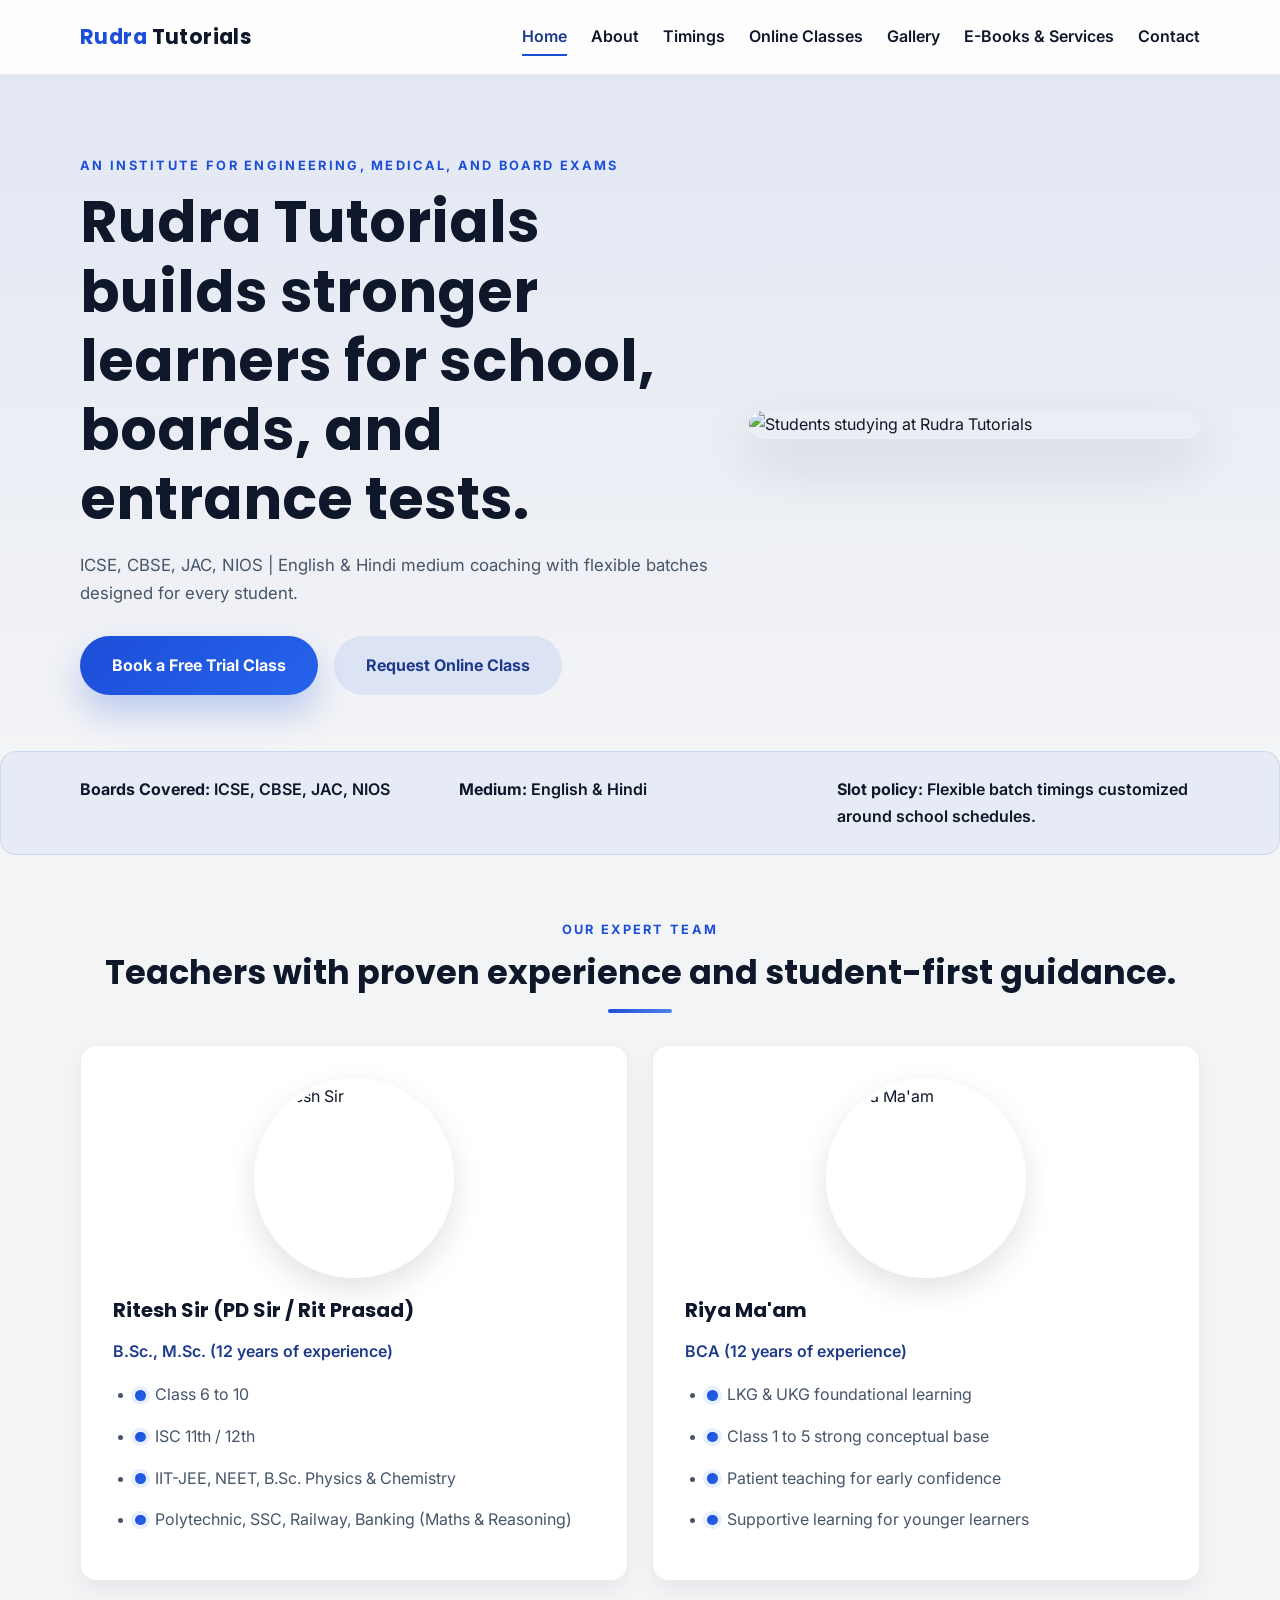
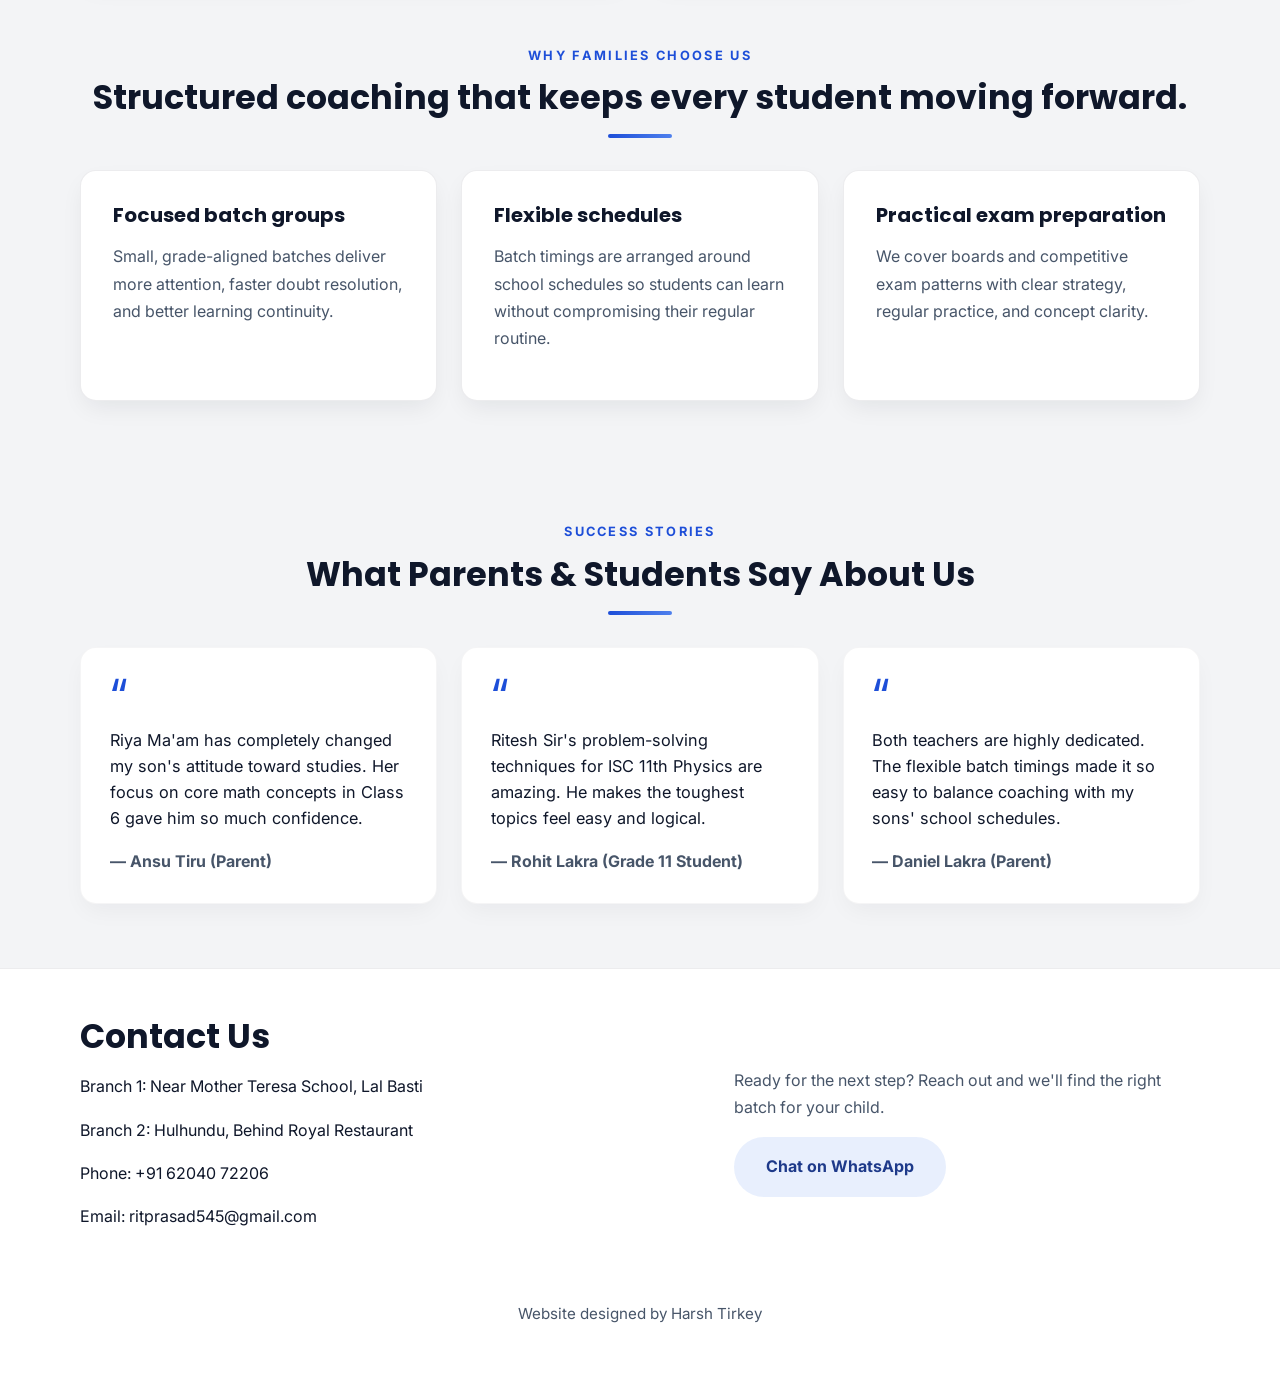
==== index.html @ d30564e3 "Fixed homepage button routing to online page and cleaned up contact page whatsapp text" ====
<!DOCTYPE html>
<html lang="en">
  <head>
    <meta charset="UTF-8" />
    <meta name="viewport" content="width=device-width, initial-scale=1.0" />
    <title>Home | Rudra Tutorials</title>
    <link rel="preconnect" href="https://fonts.googleapis.com" />
    <link rel="preconnect" href="https://fonts.gstatic.com" crossorigin />
    <link href="https://fonts.googleapis.com/css2?family=Inter:wght@400;500;600;700&family=Poppins:wght@600;700&display=swap" rel="stylesheet" />
    <link rel="stylesheet" href="Style.css" />
  </head>
  <body>
    <header class="site-header">
      <div class="container header-inner">
        <a class="brand" href="index.html" aria-label="Rudra Tutorials home">
          <span class="brand-mark">Rudra</span> Tutorials
        </a>
        <nav class="site-nav" aria-label="Primary navigation">
          <a href="index.html" class="active" aria-current="page">Home</a>
          <a href="about.html">About</a>
          <a href="courses.html">Timings</a>
          <a href="online-classes.html">Online Classes</a>
          <a href="gallery.html">Gallery</a>
          <a href="services.html">E-Books & Services</a>
          <a href="contact.html">Contact</a>
        </nav>
      </div>
    </header>

    <main>
      <section class="hero-section">
        <div class="container hero-grid">
          <div>
            <p class="eyebrow">An Institute for Engineering, Medical, and Board Exams</p>
            <h1>Rudra Tutorials builds stronger learners for school, boards, and entrance tests.</h1>
            <p class="hero-text">ICSE, CBSE, JAC, NIOS | English & Hindi medium coaching with flexible batches designed for every student.</p>
            <div class="hero-actions">
              <a href="contact.html" class="button primary">Book a Free Trial Class</a>
              <a href="online-classes.html" class="button secondary">Request Online Class</a>
            </div>
          </div>
          <div class="hero-card">
            <img src="https://images.unsplash.com/photo-1522202176988-66273c2fd55f?q=80&w=800&auto=format&fit=crop" alt="Students studying at Rudra Tutorials" class="hero-illustration" />
          </div>
        </div>
      </section>

      <section class="section info-strip">
        <div class="container info-grid">
          <div><strong>Boards Covered:</strong> ICSE, CBSE, JAC, NIOS</div>
          <div><strong>Medium:</strong> English & Hindi</div>
          <div><strong>Slot policy:</strong> Flexible batch timings customized around school schedules.</div>
        </div>
      </section>

      <section class="section">
        <div class="container">
          <div class="section-heading">
            <p class="eyebrow">Our Expert Team</p>
            <h2>Teachers with proven experience and student-first guidance.</h2>
          </div>
          <div class="profile-grid">
            <article class="profile-card">
              <img src="https://images.unsplash.com/photo-1573496359142-b8d87734a5a2?q=80&w=400&auto=format&fit=crop" alt="Ritesh Sir" class="teacher-img" />
              <h3>Ritesh Sir (PD Sir / Rit Prasad)</h3>
              <p class="profile-role">B.Sc., M.Sc. (12 years of experience)</p>
              <ul class="profile-list">
                <li>Class 6 to 10</li>
                <li>ISC 11th / 12th</li>
                <li>IIT-JEE, NEET, B.Sc. Physics & Chemistry</li>
                <li>Polytechnic, SSC, Railway, Banking (Maths & Reasoning)</li>
              </ul>
            </article>
            <article class="profile-card">
              <img src="https://images.unsplash.com/photo-1580489944761-15a19d654956?q=80&w=400&auto=format&fit=crop" alt="Riya Ma'am" class="teacher-img" />
              <h3>Riya Ma'am</h3>
              <p class="profile-role">BCA (12 years of experience)</p>
              <ul class="profile-list">
                <li>LKG & UKG foundational learning</li>
                <li>Class 1 to 5 strong conceptual base</li>
                <li>Patient teaching for early confidence</li>
                <li>Supportive learning for younger learners</li>
              </ul>
            </article>
          </div>
        </div>
      </section>

      <section class="section alt-section">
        <div class="container">
          <div class="section-heading">
            <p class="eyebrow">Why families choose us</p>
            <h2>Structured coaching that keeps every student moving forward.</h2>
          </div>
          <div class="feature-grid">
            <article class="feature-card">
              <h3>Focused batch groups</h3>
              <p>Small, grade-aligned batches deliver more attention, faster doubt resolution, and better learning continuity.</p>
            </article>
            <article class="feature-card">
              <h3>Flexible schedules</h3>
              <p>Batch timings are arranged around school schedules so students can learn without compromising their regular routine.</p>
            </article>
            <article class="feature-card">
              <h3>Practical exam preparation</h3>
              <p>We cover boards and competitive exam patterns with clear strategy, regular practice, and concept clarity.</p>
            </article>
          </div>
        </div>
      </section>
    
      <section class="section testimonials-section">
        <div class="container">
          <div class="section-heading">
            <p class="eyebrow">Success Stories</p>
            <h2>What Parents & Students Say About Us</h2>
          </div>
          <div class="testimonial-grid">
            <article class="testimonial-card">
              <div class="quote-mark">“</div>
              <p class="quote">Riya Ma'am has completely changed my son's attitude toward studies. Her focus on core math concepts in Class 6 gave him so much confidence.</p>
              <p class="author">— Ansu Tiru (Parent)</p>
            </article>
            <article class="testimonial-card">
              <div class="quote-mark">“</div>
              <p class="quote">Ritesh Sir's problem-solving techniques for ISC 11th Physics are amazing. He makes the toughest topics feel easy and logical.</p>
              <p class="author">— Rohit Lakra (Grade 11 Student)</p>
            </article>
            <article class="testimonial-card">
              <div class="quote-mark">“</div>
              <p class="quote">Both teachers are highly dedicated. The flexible batch timings made it so easy to balance coaching with my sons' school schedules.</p>
              <p class="author">— Daniel Lakra (Parent)</p>
            </article>
          </div>
        </div>
      </section>

    </main>

    <footer class="site-footer">
      <div class="container footer-grid">
        <div>
          <h2>Contact Us</h2>
          <p>Branch 1: Near Mother Teresa School, Lal Basti</p>
          <p>Branch 2: Hulhundu, Behind Royal Restaurant</p>
          <p>Phone: +91 62040 72206</p>
          <p>Email: ritprasad545@gmail.com</p>
        </div>
        <div class="footer-action">
          <p>Ready for the next step? Reach out and we'll find the right batch for your child.</p>
          <a href="https://wa.me/916204072206?text=Hi%20I%20would%20like%20to%20book%20a%20free%20trial%20class" class="button secondary">Chat on WhatsApp</a>
        </div>
      </div>
      <div class="container footer-credit">
        <p>Website designed by Harsh Tirkey</p>
      </div>
    </footer>
  </body>
</html>
---- Style.css ----
:root {
  --bg: #f3f4f6;
  --surface: #ffffff;
  --surface-alt: #e2e8f0;
  --text: #0f172a;
  --muted: #475569;
  --accent: #1d4ed8;
  --accent-dark: #1e3a8a;
  --border: rgba(15, 23, 42, 0.08);
  --shadow: 0 10px 25px -5px rgba(15, 23, 42, 0.08);
  --radius: 16px;
}

* {
  box-sizing: border-box;
}

html {
  scroll-behavior: smooth;
}

body {
  margin: 0;
  min-height: 100%;
  font-family: "Inter", system-ui, -apple-system, BlinkMacSystemFont, "Segoe UI", sans-serif;
  background: var(--bg);
  color: var(--text);
  line-height: 1.7;
}

img,
svg {
  max-width: 100%;
  display: block;
}

a {
  color: inherit;
}

button,
a {
  font: inherit;
}

.container {
  width: min(1120px, calc(100% - 2rem));
  margin: 0 auto;
}

.site-header {
  position: sticky;
  top: 0;
  z-index: 100;
  background: rgba(255, 255, 255, 0.86);
  backdrop-filter: blur(18px);
  border-bottom: 1px solid rgba(15, 23, 42, 0.08);
}

.header-inner {
  display: flex;
  align-items: center;
  justify-content: space-between;
  gap: 1rem;
  padding: 1.2rem 0;
}

.brand {
  font-family: "Poppins", sans-serif;
  font-weight: 700;
  font-size: 1.3rem;
  letter-spacing: 0.02em;
  text-decoration: none;
}

.brand-mark {
  color: var(--accent);
}

.site-nav {
  display: flex;
  flex-wrap: wrap;
  gap: 1.5rem;
  align-items: center;
}

.site-nav a {
  color: var(--text);
  text-decoration: none;
  font-weight: 600;
  position: relative;
  transition: color 0.25s ease;
}

.site-nav a::after {
  content: "";
  position: absolute;
  left: 0;
  bottom: -6px;
  width: 0;
  height: 2px;
  background: var(--accent);
  transition: width 0.3s ease;
}

.site-nav a:hover,
.site-nav a.active {
  color: var(--accent-dark);
}

.site-nav a:hover::after,
.site-nav a.active::after {
  width: 100%;
}

.nav-cta {
  padding: 0.85rem 1.6rem;
  border-radius: 999px;
  border: 1px solid rgba(29, 78, 216, 0.24);
  background: rgba(255, 255, 255, 0.92);
  color: var(--accent-dark);
  box-shadow: inset 0 0 0 1px rgba(29, 78, 216, 0.08);
  transition: transform 0.25s ease, box-shadow 0.25s ease, background 0.25s ease;
}

.nav-cta:hover {
  transform: translateY(-3px);
  background: rgba(29, 78, 216, 0.1);
}

.hero-section,
.page-hero {
  padding: 5rem 0 3.5rem;
}

.hero-dark {
  background: linear-gradient(180deg, #0f172a 0%, #1d4ed8 100%);
  color: #ffffff;
}

.hero-dark .eyebrow,
.hero-dark h1,
.hero-dark .hero-text {
  color: #ffffff;
}

.hero-dark .hero-text {
  max-width: 45rem;
}

.compact-hero {
  padding: 3.5rem 0 2.5rem;
}

.hero-grid {
  display: grid;
  grid-template-columns: 1.2fr 0.85fr;
  gap: 2rem;
  align-items: center;
}

.hero-section {
  background: linear-gradient(180deg, rgba(29, 78, 216, 0.08) 0%, rgba(243, 244, 246, 0) 100%);
}

.hero-card {
  display: flex;
  justify-content: flex-end;
}

.hero-card-item {
  background: var(--surface);
  border: 1px solid var(--border);
  border-radius: var(--radius);
  box-shadow: var(--shadow);
  padding: 2.2rem;
}

.eyebrow {
  margin: 0 0 0.75rem;
  color: var(--accent);
  font-weight: 700;
  text-transform: uppercase;
  letter-spacing: 0.18em;
  font-size: 0.8rem;
}

h1,
h2,
h3 {
  font-family: "Poppins", sans-serif;
  line-height: 1.2;
  margin: 0 0 1rem;
}

h1 {
  font-size: clamp(2.5rem, 4.5vw, 3.8rem);
  color: var(--text);
}

h2 {
  font-size: clamp(2rem, 2.6vw, 2.6rem);
  color: var(--text);
}

h3 {
  font-size: 1.25rem;
  color: var(--text);
}

.section-heading {
  text-align: center;
  margin-bottom: 2rem;
  position: relative;
}

.section-heading::after {
  content: "";
  width: 4rem;
  height: 4px;
  background: linear-gradient(90deg, rgba(29, 78, 216, 1), rgba(37, 99, 235, 0.8));
  border-radius: 999px;
  display: block;
  margin: 0.8rem auto 0;
}

.hero-text,
.section-card p,
.feature-card p,
.profile-list,
.contact-details p,
.whatsapp-panel p,
.footer-action p,
.note-card p {
  color: var(--muted);
}

.hero-text {
  max-width: 50rem;
  margin-bottom: 1.75rem;
  font-size: 1.05rem;
}

.hero-actions {
  display: flex;
  flex-wrap: wrap;
  gap: 1rem;
  margin-top: 1.5rem;
}

.online-banner {
  display: grid;
  gap: 1rem;
  padding: 1.6rem 1.8rem;
  background: rgba(37, 99, 235, 0.08);
  border: 1px solid rgba(37, 99, 235, 0.16);
  border-radius: 18px;
  margin-bottom: 2rem;
}

.online-banner p {
  margin: 0;
  color: var(--text);
  font-weight: 600;
}

.online-banner .button {
  justify-self: start;
}

.whatsapp-card {
  background: rgba(29, 78, 216, 0.08);
  border: 1px solid rgba(29, 78, 216, 0.16);
  border-radius: 16px;
  padding: 2rem;
  margin-top: 2rem;
  box-shadow: 0 16px 40px rgba(15, 23, 42, 0.08);
}

.whatsapp-card h2 {
  margin-top: 0;
  color: var(--text);
}

.whatsapp-card p {
  margin: 0 0 1.25rem;
  color: var(--muted);
}

.btn-online-whatsapp {
  display: inline-flex;
  align-items: center;
  justify-content: center;
  padding: 1rem 2rem;
  border-radius: 999px;
  background: linear-gradient(135deg, #1d4ed8, #2563eb);
  color: #ffffff;
  text-decoration: none;
  font-weight: 700;
  transition: transform 0.25s ease, box-shadow 0.25s ease, opacity 0.25s ease;
}

.btn-online-whatsapp:hover {
  transform: translateY(-3px);
  box-shadow: 0 18px 35px rgba(29, 78, 216, 0.25);
  opacity: 0.98;
}

.button {
  display: inline-flex;
  align-items: center;
  justify-content: center;
  padding: 1rem 2rem;
  border-radius: 999px;
  text-decoration: none;
  font-weight: 700;
  transition: transform 0.25s ease, box-shadow 0.25s ease, background 0.25s ease;
}

.button:hover {
  transform: translateY(-3px);
}

.primary {
  background: linear-gradient(135deg, #1d4ed8, #2563eb);
  color: white;
  box-shadow: 0 18px 35px rgba(29, 78, 216, 0.25);
}

.primary:hover {
  background: linear-gradient(135deg, #1e40af, #2563eb);
}

.secondary {
  background: rgba(37, 99, 235, 0.1);
  color: var(--accent-dark);
}

.secondary:hover {
  background: rgba(37, 99, 235, 0.16);
}

.large-button {
  padding: 1.1rem 2.2rem;
}

.section {
  padding: 4rem 0;
}

.alt-section {
  padding-top: 0;
}

.info-strip {
  background: rgba(37, 99, 235, 0.06);
  border-radius: var(--radius);
  border: 1px solid rgba(37, 99, 235, 0.14);
  padding: 1.5rem 1rem;
}

.info-grid {
  display: grid;
  gap: 1rem;
  grid-template-columns: repeat(3, minmax(0, 1fr));
  color: var(--text);
  font-weight: 600;
}

.feature-grid,
.profile-grid,
.segment-grid,
.about-grid,
.contact-grid {
  display: grid;
  gap: 1.5rem;
}

.feature-grid,
.segment-grid {
  grid-template-columns: repeat(3, minmax(0, 1fr));
}

.profile-grid {
  grid-template-columns: repeat(2, minmax(0, 1fr));
}

.about-grid,
.contact-grid {
  grid-template-columns: 1.1fr 0.9fr;
}

.profile-card,
.section-card,
.feature-card,
.whatsapp-panel,
.segment-card,
.note-card,
.hero-card-item {
  background: var(--surface);
  border-radius: var(--radius);
  border: 1px solid var(--border);
  box-shadow: var(--shadow);
  padding: 2rem;
  transition: transform 0.3s ease, box-shadow 0.3s ease;
}

.profile-card:hover,
.feature-card:hover,
.segment-card:hover,
.section-card:hover,
.whatsapp-panel:hover,
.note-card:hover,
.hero-card-item:hover {
  transform: translateY(-5px);
  box-shadow: 0 18px 40px rgba(15, 23, 42, 0.12);
}

.profile-card h3,
.segment-card h3,
.feature-card h3 {
  margin-top: 0;
}

.profile-role {
  margin: 0 0 1rem;
  color: var(--accent-dark);
  font-weight: 600;
}

.profile-list,
.check-list {
  margin: 0;
  padding-left: 1.4rem;
}

.profile-list li,
.check-list li {
  margin-bottom: 0.9rem;
  color: var(--muted);
  position: relative;
  padding-left: 1.2rem;
}

.profile-list li::before,
.check-list li::before {
  content: "";
  position: absolute;
  left: 0;
  top: 0.55rem;
  width: 0.65rem;
  height: 0.65rem;
  border-radius: 50%;
  background: linear-gradient(135deg, #1d4ed8, #2563eb);
  box-shadow: 0 0 0 4px rgba(37, 99, 235, 0.1);
}

.profile-photo {
  width: 170px;
  height: 170px;
  margin: 0 auto 1.2rem;
  border-radius: 50%;
  background: linear-gradient(135deg, #e0efff, #dbeafe);
  display: flex;
  align-items: center;
  justify-content: center;
  font-size: 2rem;
  font-weight: 700;
  color: var(--accent);
}

.teacher-img {
  width: 200px;
  height: 200px;
  display: block;
  margin: 0 auto 1.25rem;
  border-radius: 50%;
  object-fit: cover;
  border: 5px solid #ffffff;
  box-shadow: 0 12px 30px rgba(15, 23, 42, 0.12);
}

.hero-illustration {
  width: 100%;
  height: auto;
  border-radius: 24px;
  display: block;
  box-shadow: 0 22px 55px rgba(15, 23, 42, 0.14);
}

.profile-caption {
  margin: 0;
  text-align: center;
  color: var(--muted);
}

.hero-card-item h2 {
  margin-top: 0;
}

.segment-card p {
  margin: 0.5rem 0;
}

.contact-details p,
.footer-action p {
  margin: 0 0 1rem;
}

.courses-table-wrap {
  overflow-x: auto;
  border-radius: var(--radius);
}

.courses-table {
  width: 100%;
  border-collapse: collapse;
  min-width: 620px;
  background: var(--surface);
  border-radius: var(--radius);
  overflow: hidden;
  box-shadow: var(--shadow);
}

.courses-table th,
.courses-table td {
  padding: 1.4rem 1.6rem;
  text-align: left;
  border-bottom: 1px solid rgba(15, 23, 42, 0.06);
}

.courses-table thead th {
  background: rgba(37, 99, 235, 0.08);
  color: var(--text);
  font-weight: 700;
}

.courses-table tbody tr:hover {
  background: #f8fbff;
}

.courses-table tbody tr:last-child td {
  border-bottom: none;
}

.site-footer {
  background: var(--surface);
  padding: 3rem 0 2rem;
  border-top: 1px solid rgba(15, 23, 42, 0.08);
}

.footer-grid {
  display: grid;
  grid-template-columns: 1.2fr 0.9fr;
  gap: 2rem;
  align-items: center;
  padding-bottom: 1.5rem;
}

.footer-grid h2 {
  margin-top: 0;
  font-family: "Poppins", sans-serif;
}

.footer-action p {
  margin-bottom: 1rem;
}

.footer-credit {
  text-align: center;
  color: var(--muted);
  font-size: 0.95rem;
  padding-top: 1rem;
}

.note-card {
  grid-column: 1 / -1;
  background: rgba(37, 99, 235, 0.08);
  border-color: rgba(37, 99, 235, 0.16);
}

/* Testimonials / Reviews */
.testimonials-section {
  padding: 3.5rem 0 4rem;
}
.testimonial-grid {
  display: grid;
  grid-template-columns: repeat(3, minmax(0, 1fr));
  gap: 1.5rem;
  margin-top: 1.25rem;
}
.testimonial-card {
  background: var(--surface);
  border-radius: 16px;
  padding: 1.8rem;
  box-shadow: 0 10px 25px -5px rgba(15,23,42,0.05);
  border: 1px solid rgba(15,23,42,0.04);
  position: relative;
  transition: transform 0.3s ease, box-shadow 0.3s ease;
}
.testimonial-card:hover {
  transform: translateY(-5px);
  box-shadow: 0 18px 40px rgba(15,23,42,0.08);
}
.testimonial-card .quote-mark {
  font-size: 3.2rem;
  color: var(--accent);
  line-height: 0.8;
  margin-bottom: 0.6rem;
}
.testimonial-card .quote {
  color: var(--text);
  margin: 0 0 1rem 0;
  font-size: 1.02rem;
  line-height: 1.6;
}
.testimonial-card .author {
  margin: 0;
  color: var(--muted);
  font-weight: 700;
}

/* Gallery / Placeholder */
.blur-card.placeholder {
  border-radius: 16px;
  padding: 1.6rem;
  background: linear-gradient(180deg, rgba(243,244,246,0.8), rgba(255,255,255,0.6));
  border: 1px solid rgba(15,23,42,0.04);
  box-shadow: 0 10px 30px rgba(15,23,42,0.06);
  text-align: center;
}
.blur-card .placeholder-img {
  height: 160px;
  border-radius: 12px;
  background: linear-gradient(135deg, rgba(226,232,240,1), rgba(226,232,240,0.6));
  margin-bottom: 1rem;
}

@media (max-width: 980px) {
  .testimonial-grid {
    grid-template-columns: 1fr;
  }
}

@media (max-width: 980px) {
  .hero-grid,
  .footer-grid,
  .about-grid,
  .contact-grid,
  .profile-grid,
  .feature-grid,
  .segment-grid,
  .info-grid {
    grid-template-columns: 1fr;
  }

  .hero-card {
    justify-content: flex-start;
  }
}

@media (max-width: 640px) {
  .header-inner {
    flex-direction: column;
    align-items: flex-start;
  }

  .site-nav {
    width: 100%;
    justify-content: space-between;
    gap: 1rem;
    padding-top: 0.5rem;
  }

  .hero-section,
  .page-hero,
  .compact-hero {
    padding-top: 3rem;
  }

  .hero-text {
    font-size: 1rem;
  }

  .button {
    width: 100%;
  }

  .hero-actions {
    flex-direction: column;
  }

  .nav-cta {
    width: 100%;
    justify-content: center;
    text-align: center;
  }

  .btn-online-whatsapp {
    width: 100%;
  }

  .contact-details p,
  .footer-action p,
  .segment-card p {
    margin-bottom: 0.75rem;
  }
}
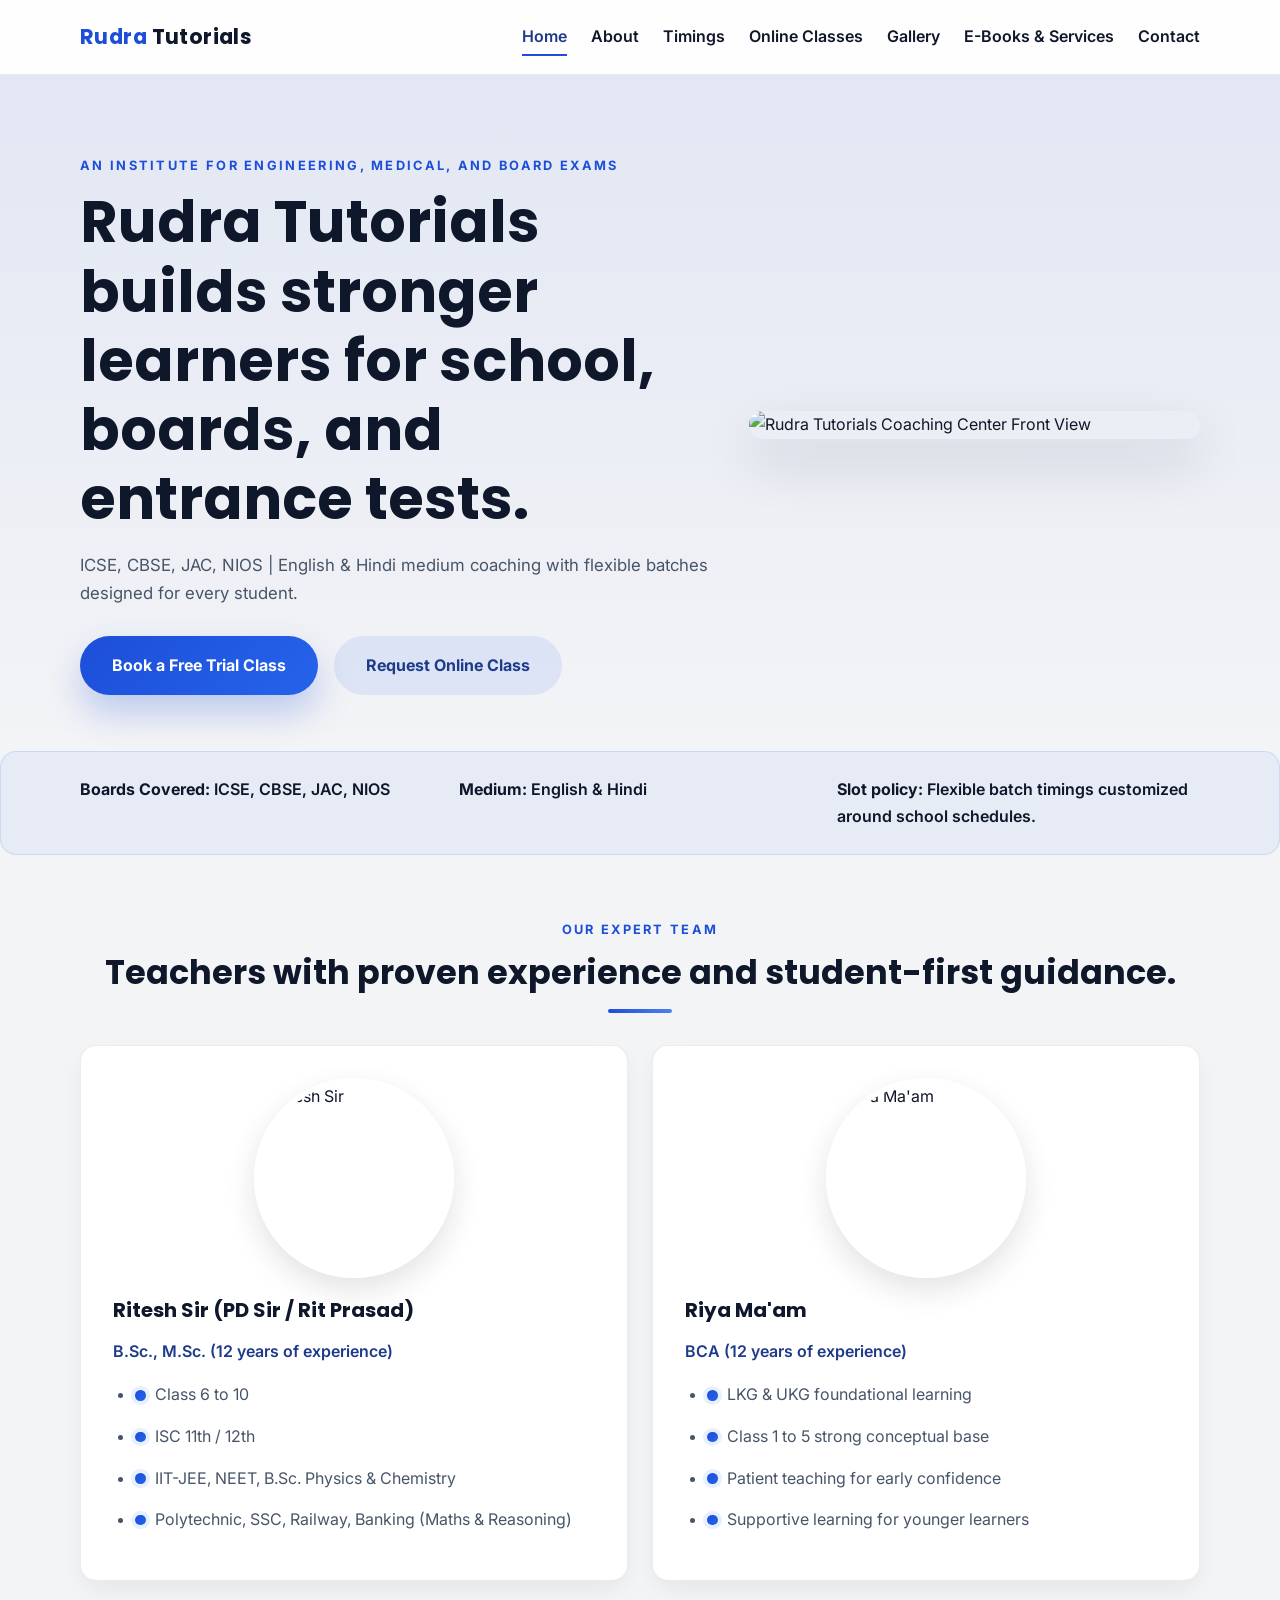
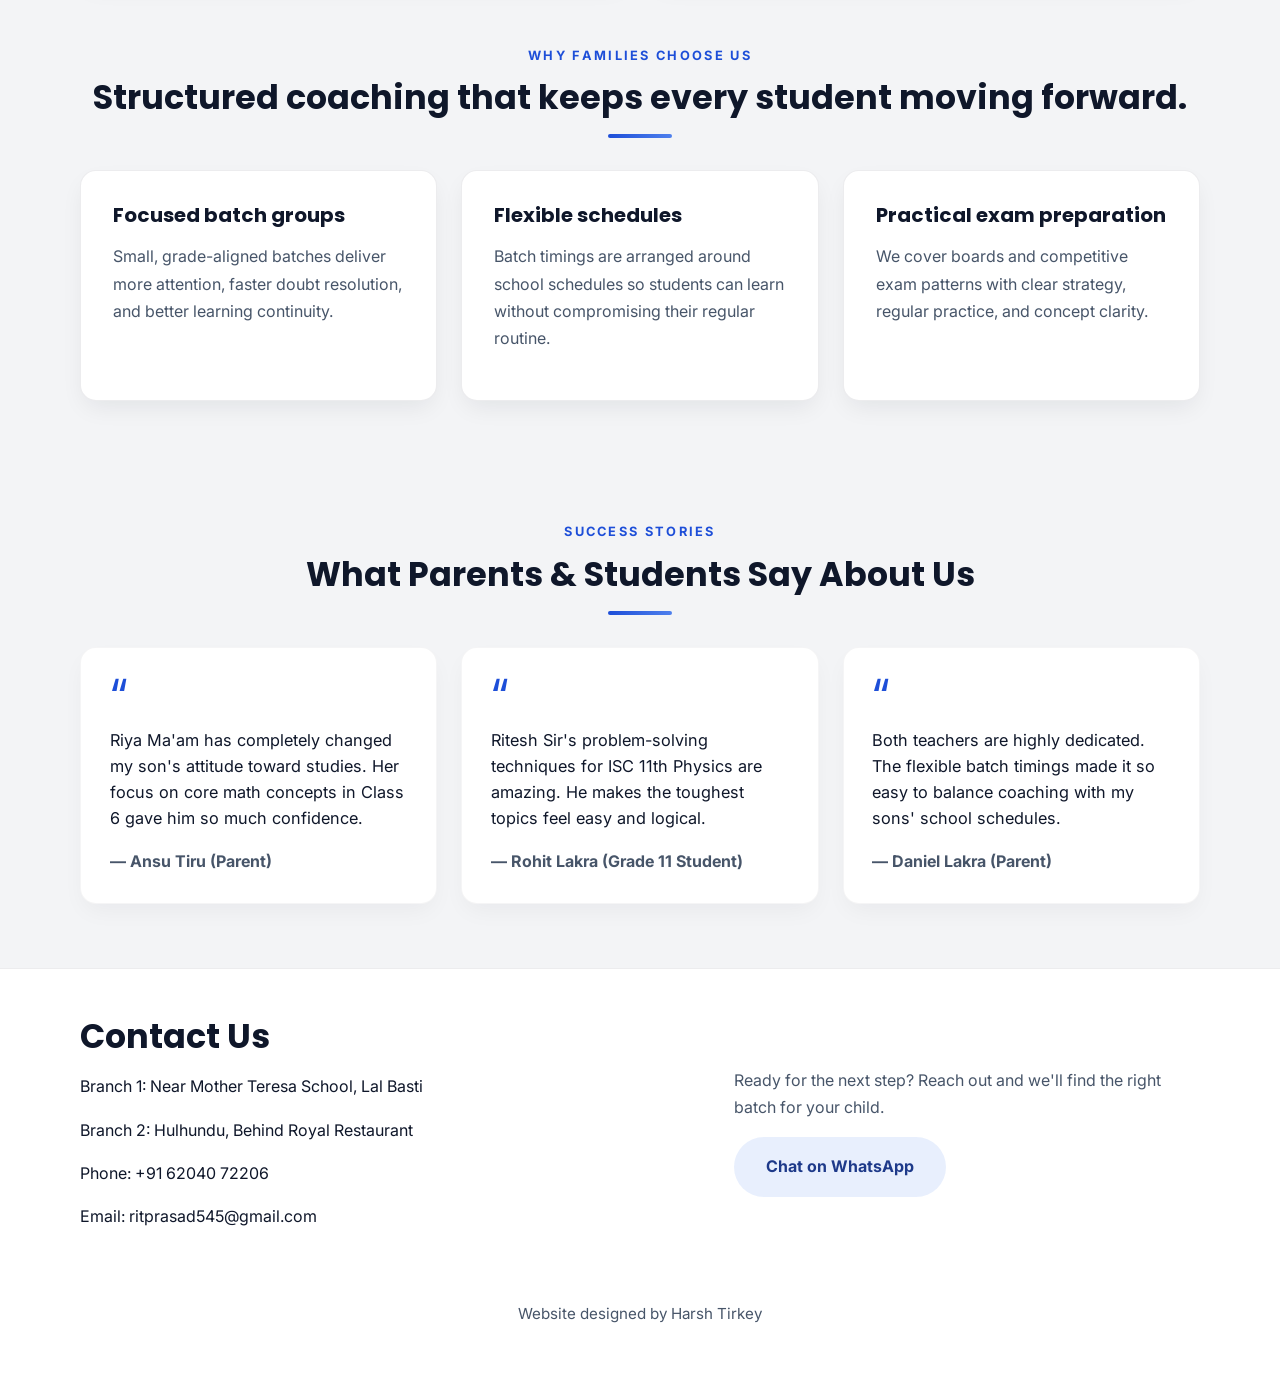
==== commit a1fcfa28: "Added real tuition front image file and updated gallery layout" ====
--- a/index.html
+++ b/index.html
@@ -40,7 +40,7 @@
             </div>
           </div>
           <div class="hero-card">
-            <img src="https://images.unsplash.com/photo-1522202176988-66273c2fd55f?q=80&w=800&auto=format&fit=crop" alt="Students studying at Rudra Tutorials" class="hero-illustration" />
+            <img src="tuition-front.jpg" alt="Rudra Tutorials Coaching Center Front View" class="hero-illustration" />
           </div>
         </div>
       </section>
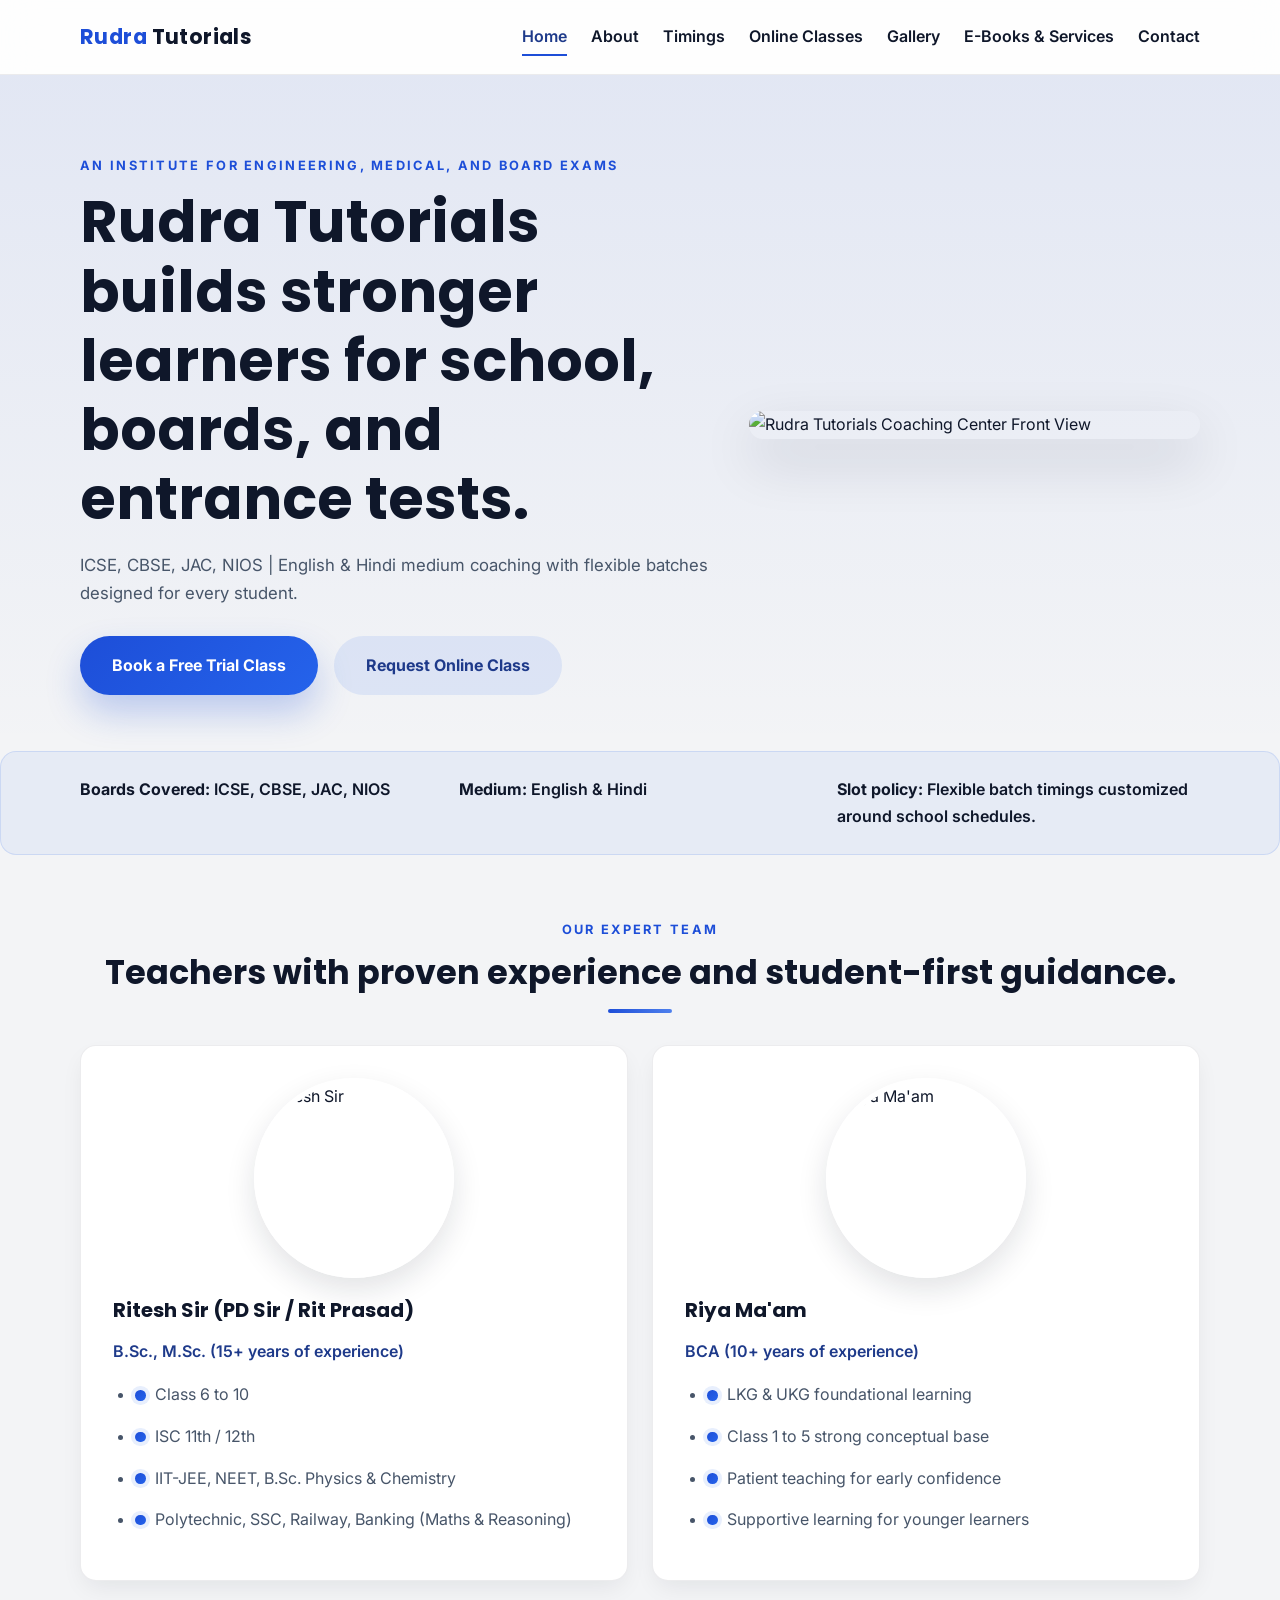
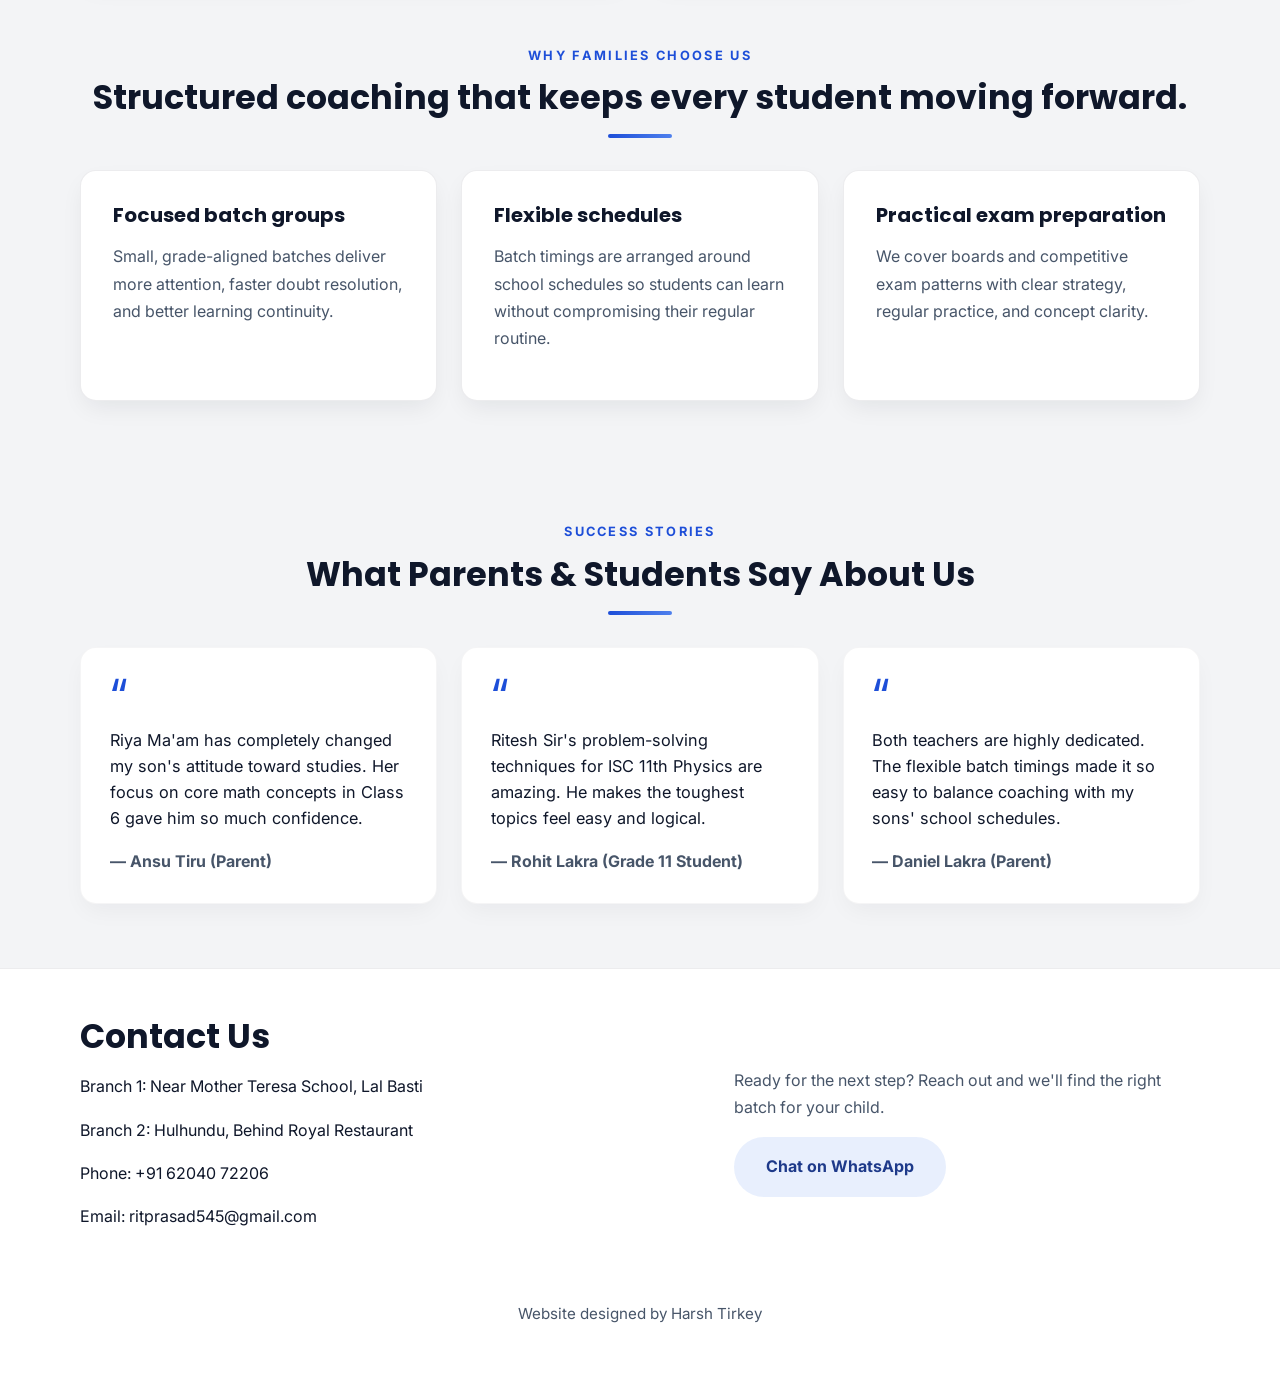
==== commit d489fb6a: "Paragraph" ====
--- a/index.html
+++ b/index.html
@@ -40,7 +40,7 @@
             </div>
           </div>
           <div class="hero-card">
-            <img src="tuition-front.jpg" alt="Rudra Tutorials Coaching Center Front View" class="hero-illustration" />
+            <img src="tuition-picture-front.jpeg" alt="Rudra Tutorials Coaching Center Front View" class="hero-illustration" />
           </div>
         </div>
       </section>
@@ -63,7 +63,7 @@
             <article class="profile-card">
               <img src="https://images.unsplash.com/photo-1573496359142-b8d87734a5a2?q=80&w=400&auto=format&fit=crop" alt="Ritesh Sir" class="teacher-img" />
               <h3>Ritesh Sir (PD Sir / Rit Prasad)</h3>
-              <p class="profile-role">B.Sc., M.Sc. (12 years of experience)</p>
+              <p class="profile-role">B.Sc., M.Sc. (15+ years of experience)</p>
               <ul class="profile-list">
                 <li>Class 6 to 10</li>
                 <li>ISC 11th / 12th</li>
@@ -74,7 +74,7 @@
             <article class="profile-card">
               <img src="https://images.unsplash.com/photo-1580489944761-15a19d654956?q=80&w=400&auto=format&fit=crop" alt="Riya Ma'am" class="teacher-img" />
               <h3>Riya Ma'am</h3>
-              <p class="profile-role">BCA (12 years of experience)</p>
+              <p class="profile-role">BCA (10+ years of experience)</p>
               <ul class="profile-list">
                 <li>LKG & UKG foundational learning</li>
                 <li>Class 1 to 5 strong conceptual base</li>
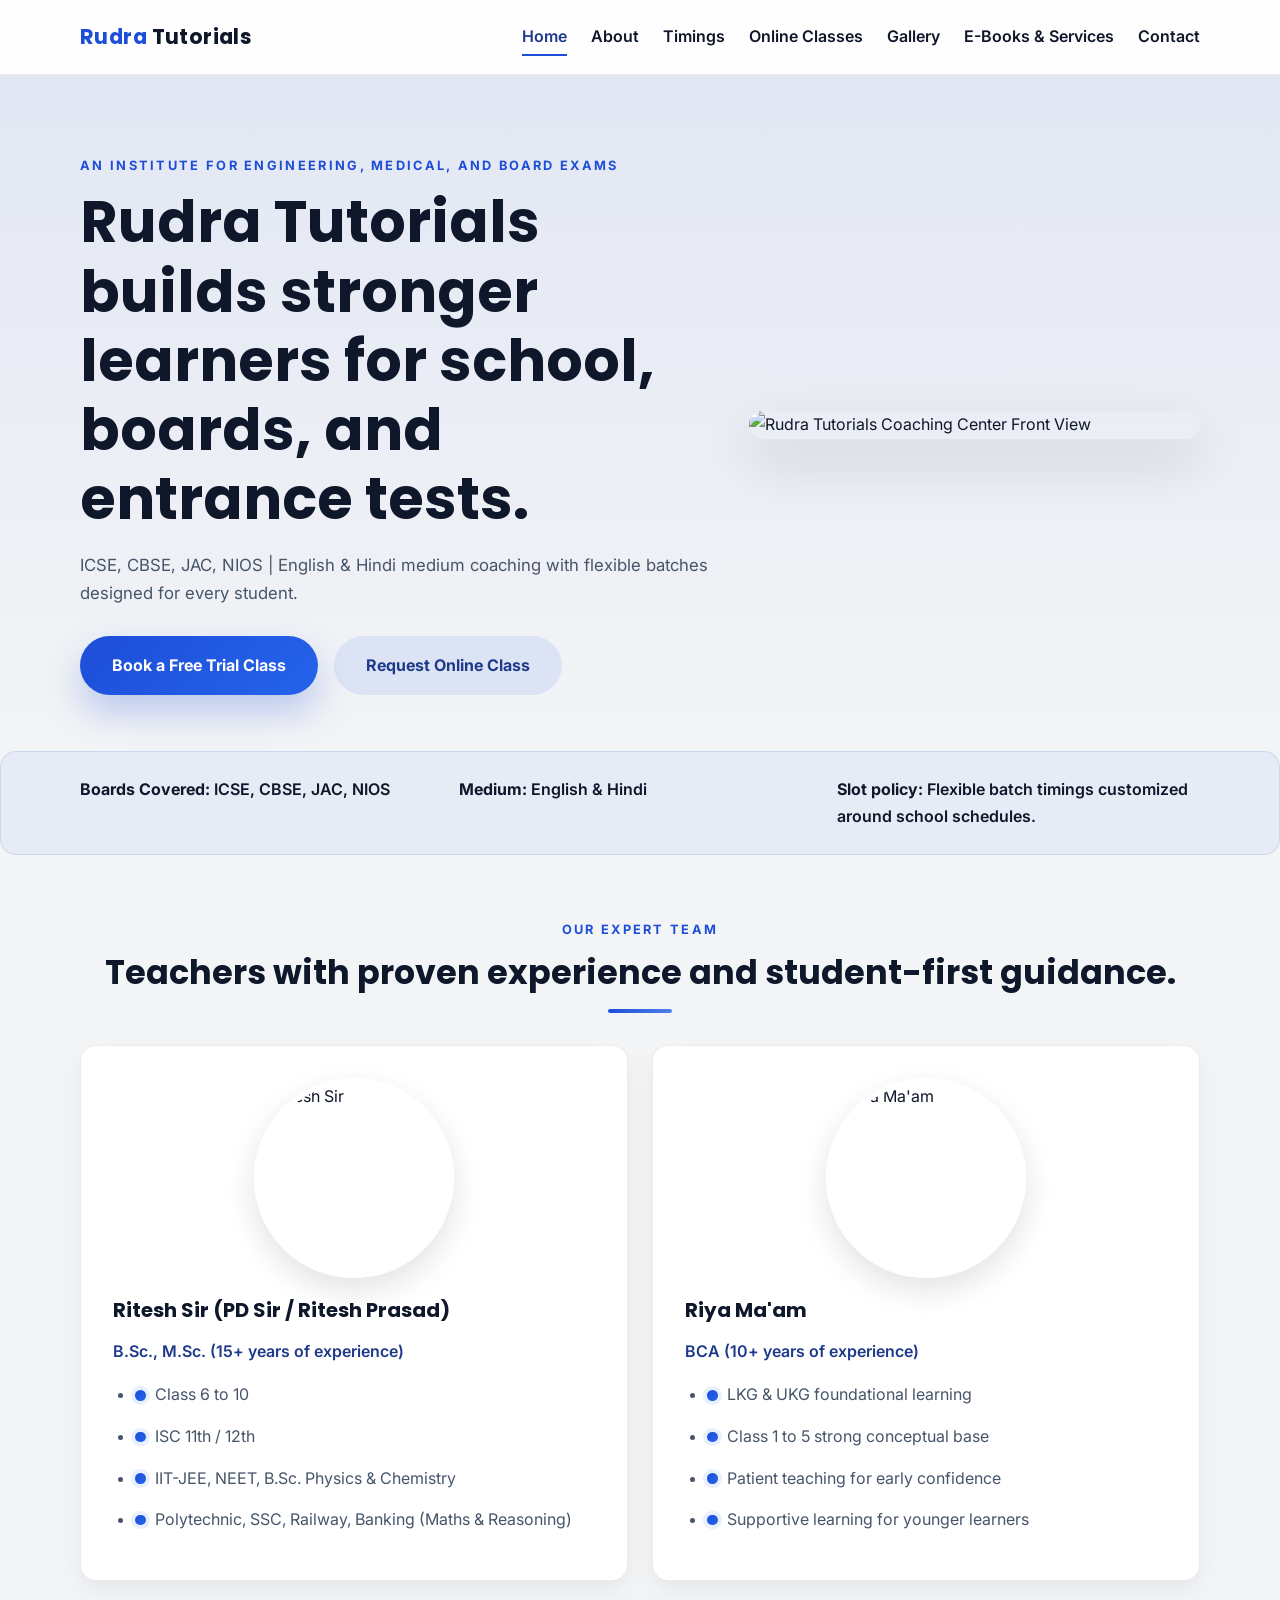
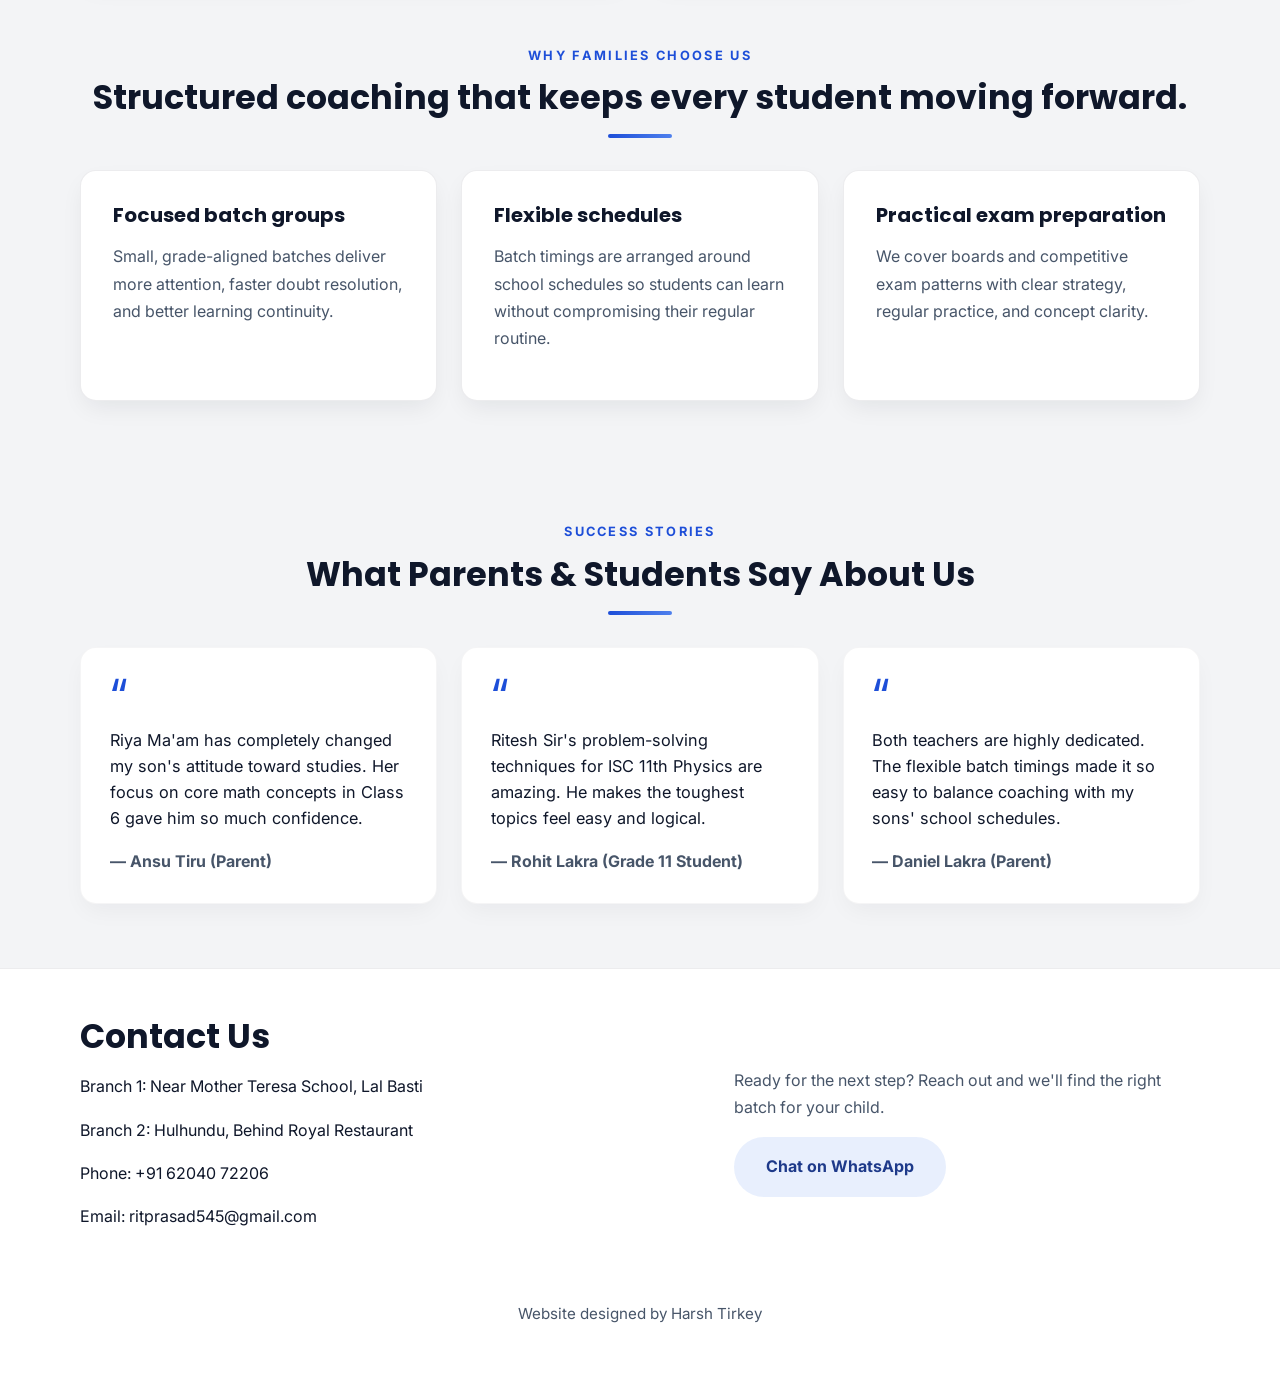
==== commit eef2b5f9: "Corrected the names" ====
--- a/index.html
+++ b/index.html
@@ -62,7 +62,7 @@
           <div class="profile-grid">
             <article class="profile-card">
               <img src="https://images.unsplash.com/photo-1573496359142-b8d87734a5a2?q=80&w=400&auto=format&fit=crop" alt="Ritesh Sir" class="teacher-img" />
-              <h3>Ritesh Sir (PD Sir / Rit Prasad)</h3>
+              <h3>Ritesh Sir (PD Sir / Ritesh Prasad)</h3>
               <p class="profile-role">B.Sc., M.Sc. (15+ years of experience)</p>
               <ul class="profile-list">
                 <li>Class 6 to 10</li>
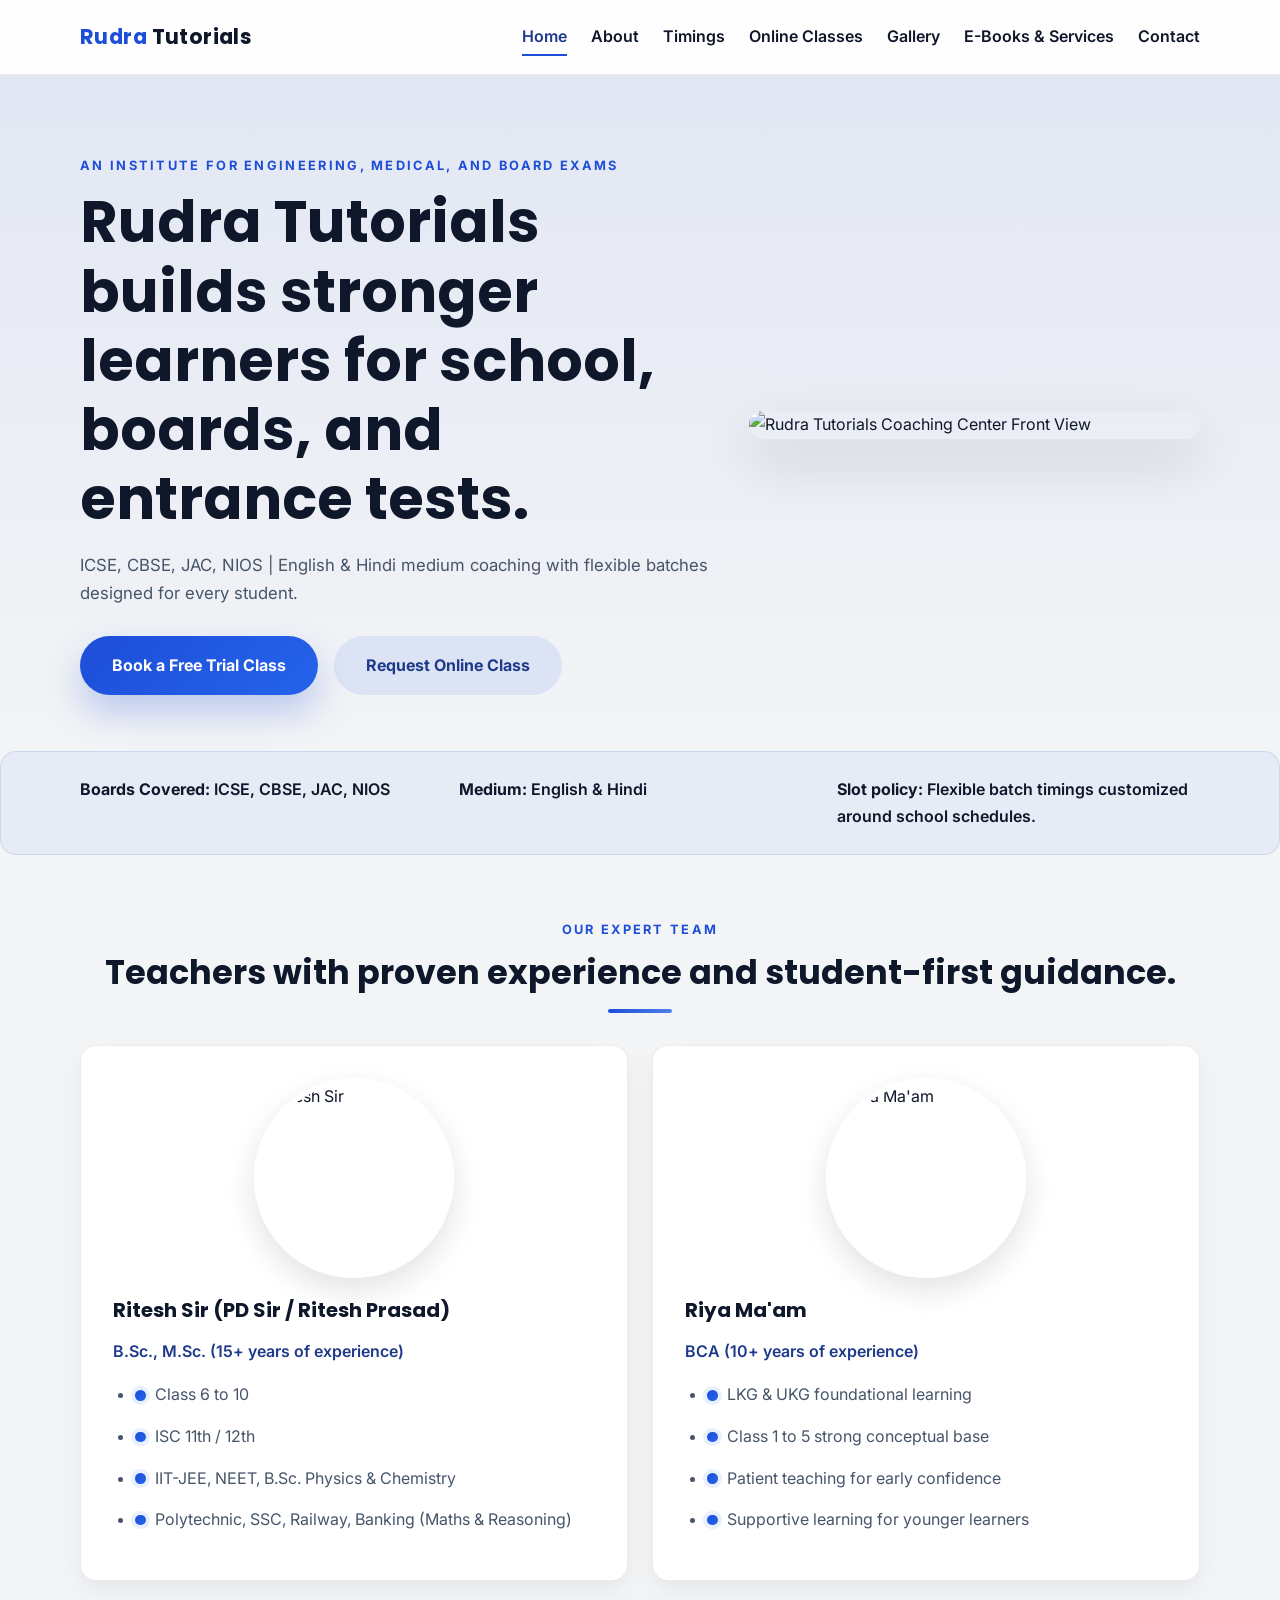
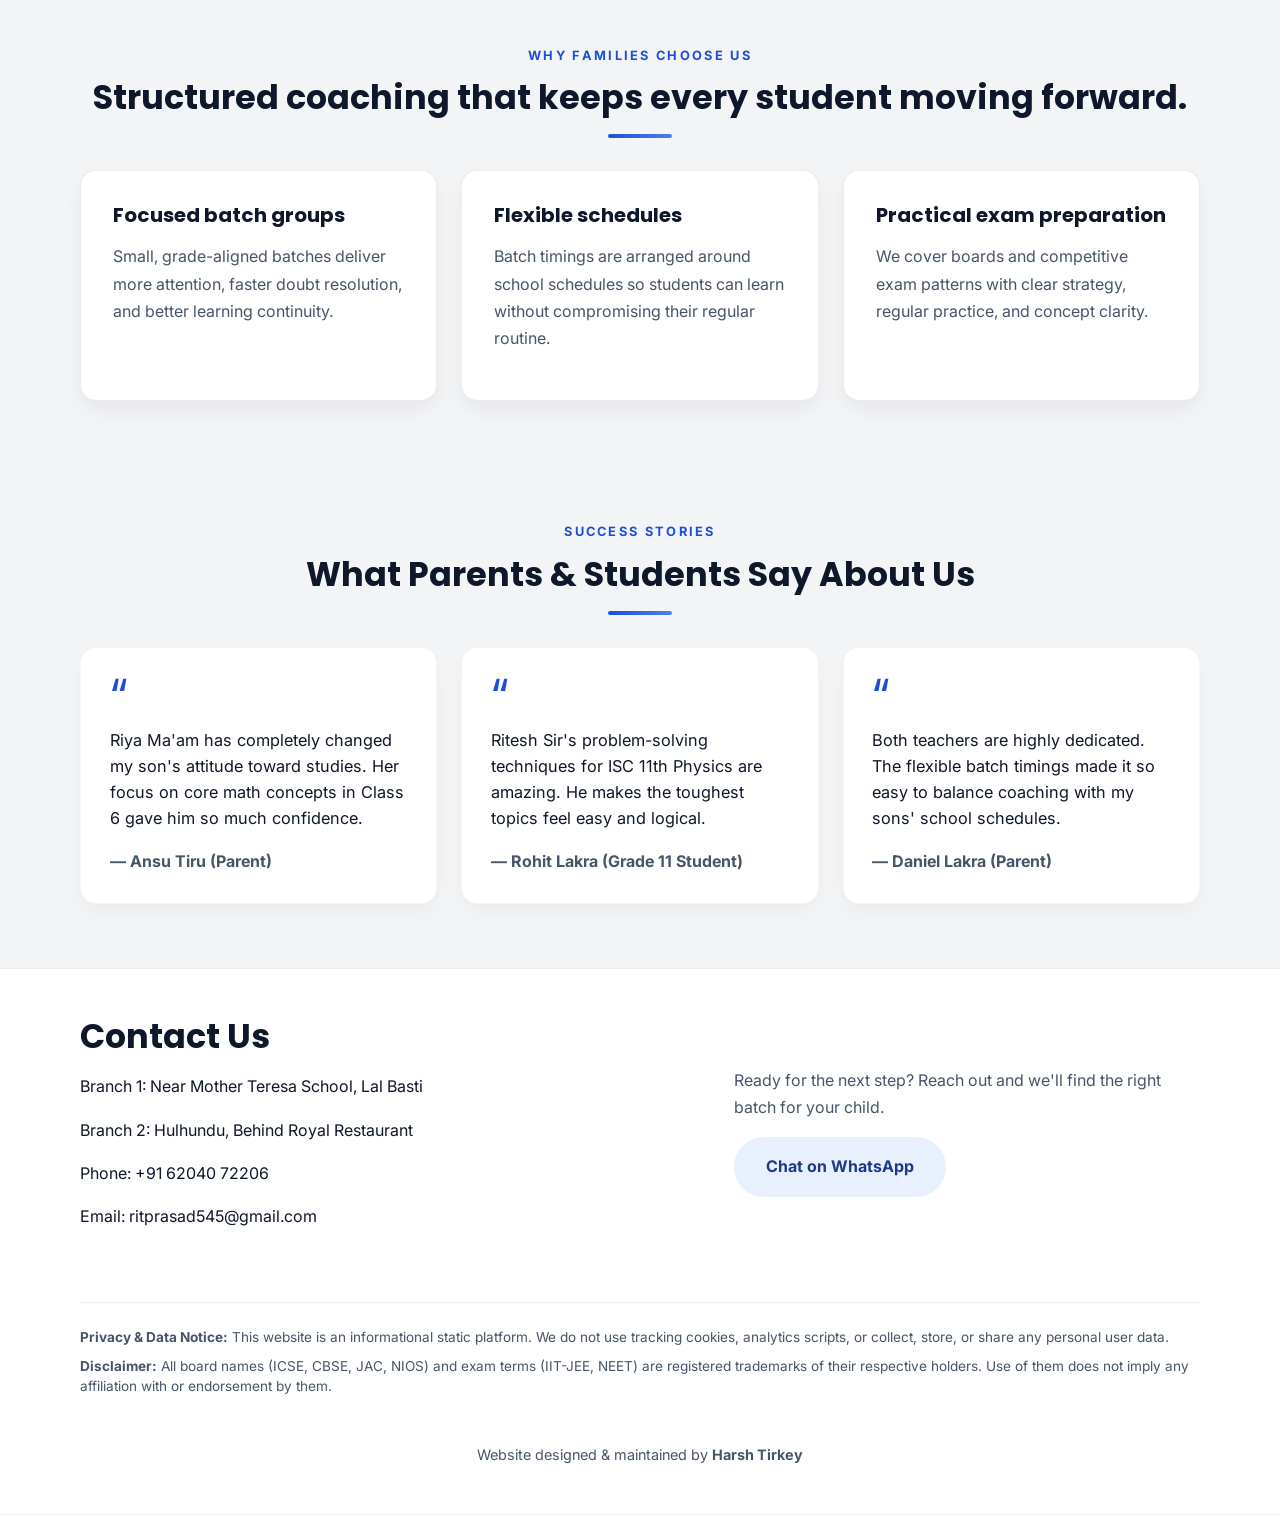
==== commit 5f14dc41: ""Added privacy notice and legal disclaimer to footer index.html" ====
--- a/index.html
+++ b/index.html
@@ -137,23 +137,27 @@
 
     </main>
 
-    <footer class="site-footer">
-      <div class="container footer-grid">
-        <div>
-          <h2>Contact Us</h2>
-          <p>Branch 1: Near Mother Teresa School, Lal Basti</p>
-          <p>Branch 2: Hulhundu, Behind Royal Restaurant</p>
-          <p>Phone: +91 62040 72206</p>
-          <p>Email: ritprasad545@gmail.com</p>
-        </div>
-        <div class="footer-action">
-          <p>Ready for the next step? Reach out and we'll find the right batch for your child.</p>
-          <a href="https://wa.me/916204072206?text=Hi%20I%20would%20like%20to%20book%20a%20free%20trial%20class" class="button secondary">Chat on WhatsApp</a>
-        </div>
-      </div>
-      <div class="container footer-credit">
-        <p>Website designed by Harsh Tirkey</p>
-      </div>
-    </footer>
-  </body>
-</html>
+    <footer class="site-header site-footer" style="padding: 3rem 0 2rem; border-top: 1px solid rgba(15, 23, 42, 0.08); background: var(--surface);">
+  <div class="container footer-grid">
+    <div>
+      <h2>Contact Us</h2>
+      <p>Branch 1: Near Mother Teresa School, Lal Basti</p>
+      <p>Branch 2: Hulhundu, Behind Royal Restaurant</p>
+      <p>Phone: +91 62040 72206</p>
+      <p>Email: ritprasad545@gmail.com</p>
+    </div>
+    <div class="footer-action">
+      <p>Ready for the next step? Reach out and we'll find the right batch for your child.</p>
+      <a href="https://wa.me/916204072206?text=Hi%20I%20would%20like%20to%20book%20a%20free%20trial%20class" class="button secondary">Chat on WhatsApp</a>
+    </div>
+  </div>
+
+  <div class="container" style="margin-top: 2rem; padding-top: 1.5rem; border-top: 1px solid rgba(15, 23, 42, 0.06); font-size: 0.85rem; color: var(--muted); line-height: 1.5;">
+    <p style="margin: 0 0 0.5rem 0;"><strong>Privacy & Data Notice:</strong> This website is an informational static platform. We do not use tracking cookies, analytics scripts, or collect, store, or share any personal user data.</p>
+    <p style="margin: 0 0 1rem 0;"><strong>Disclaimer:</strong> All board names (ICSE, CBSE, JAC, NIOS) and exam terms (IIT-JEE, NEET) are registered trademarks of their respective holders. Use of them does not imply any affiliation with or endorsement by them.</p>
+  </div>
+
+  <div class="container footer-credit" style="text-align: center; margin-top: 1rem; font-size: 0.9rem;">
+    <p>Website designed & maintained by <strong>Harsh Tirkey</strong></p>
+  </div>
+</footer>
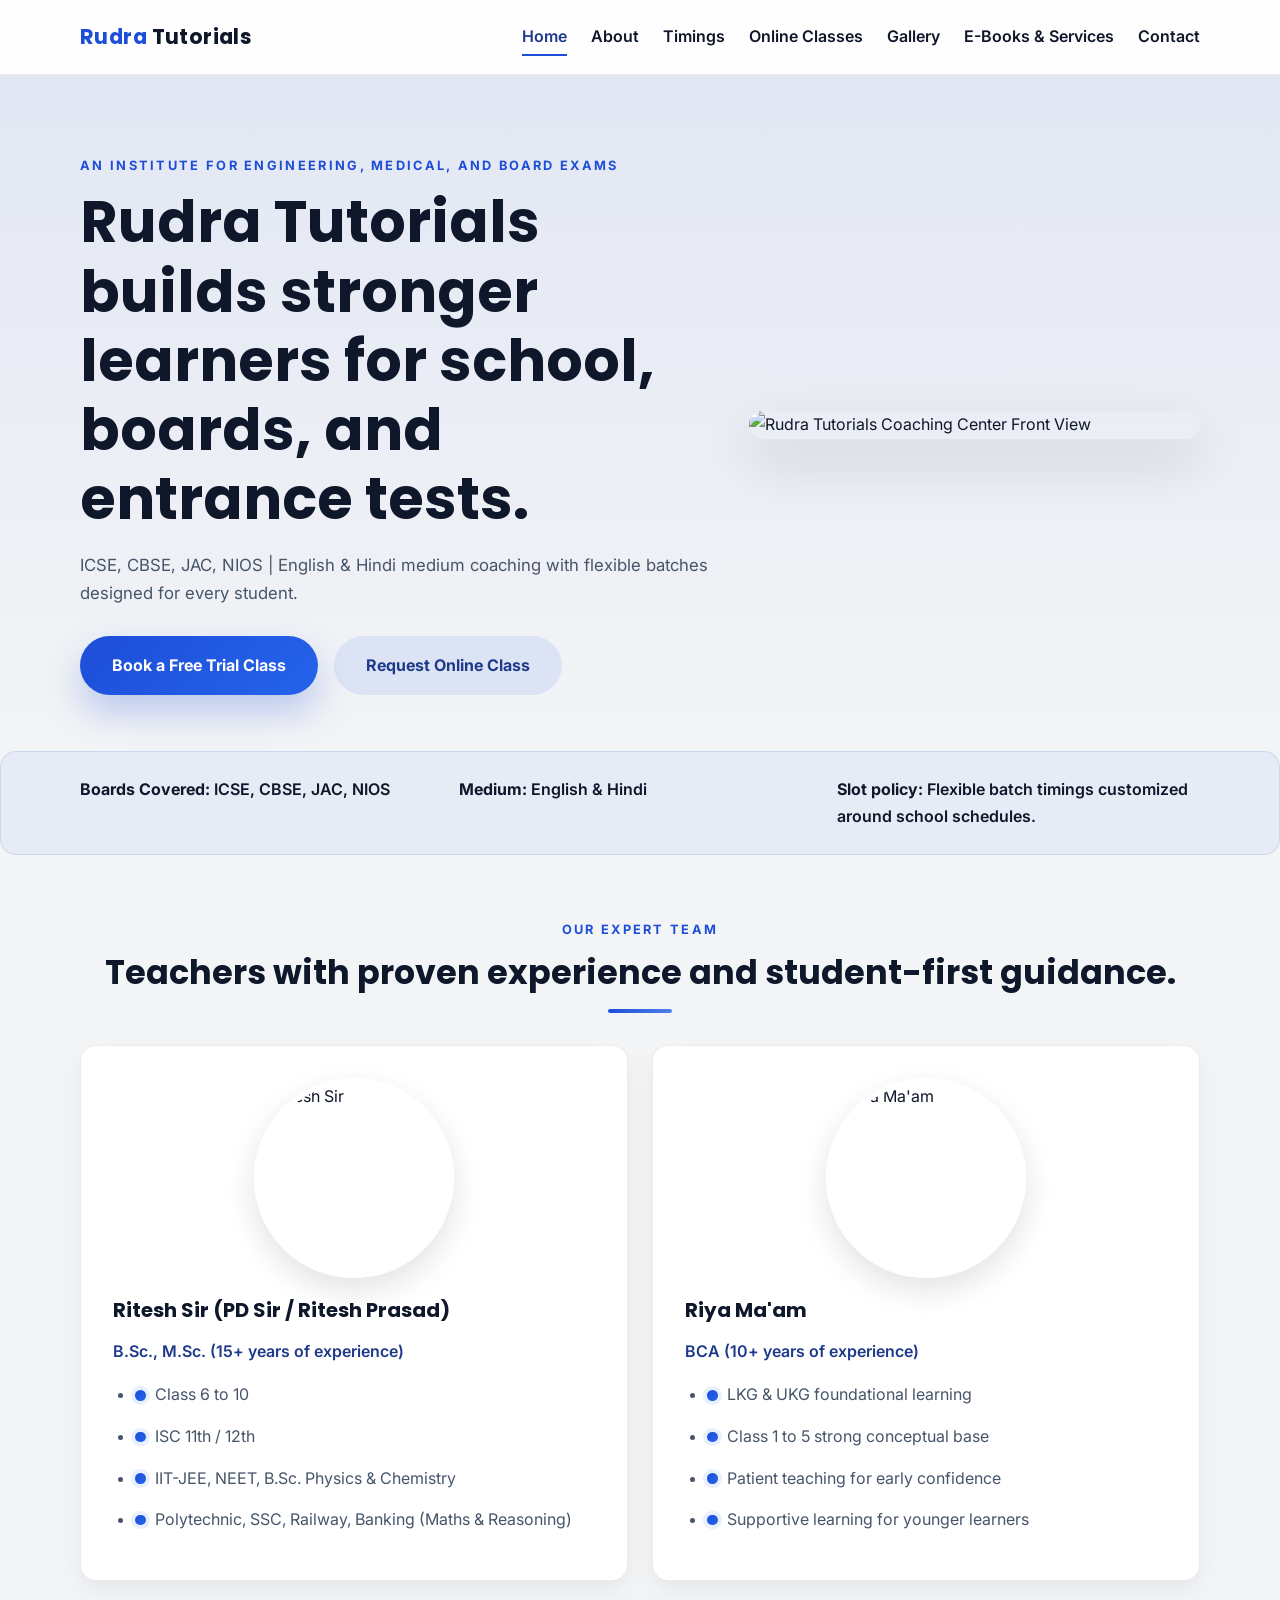
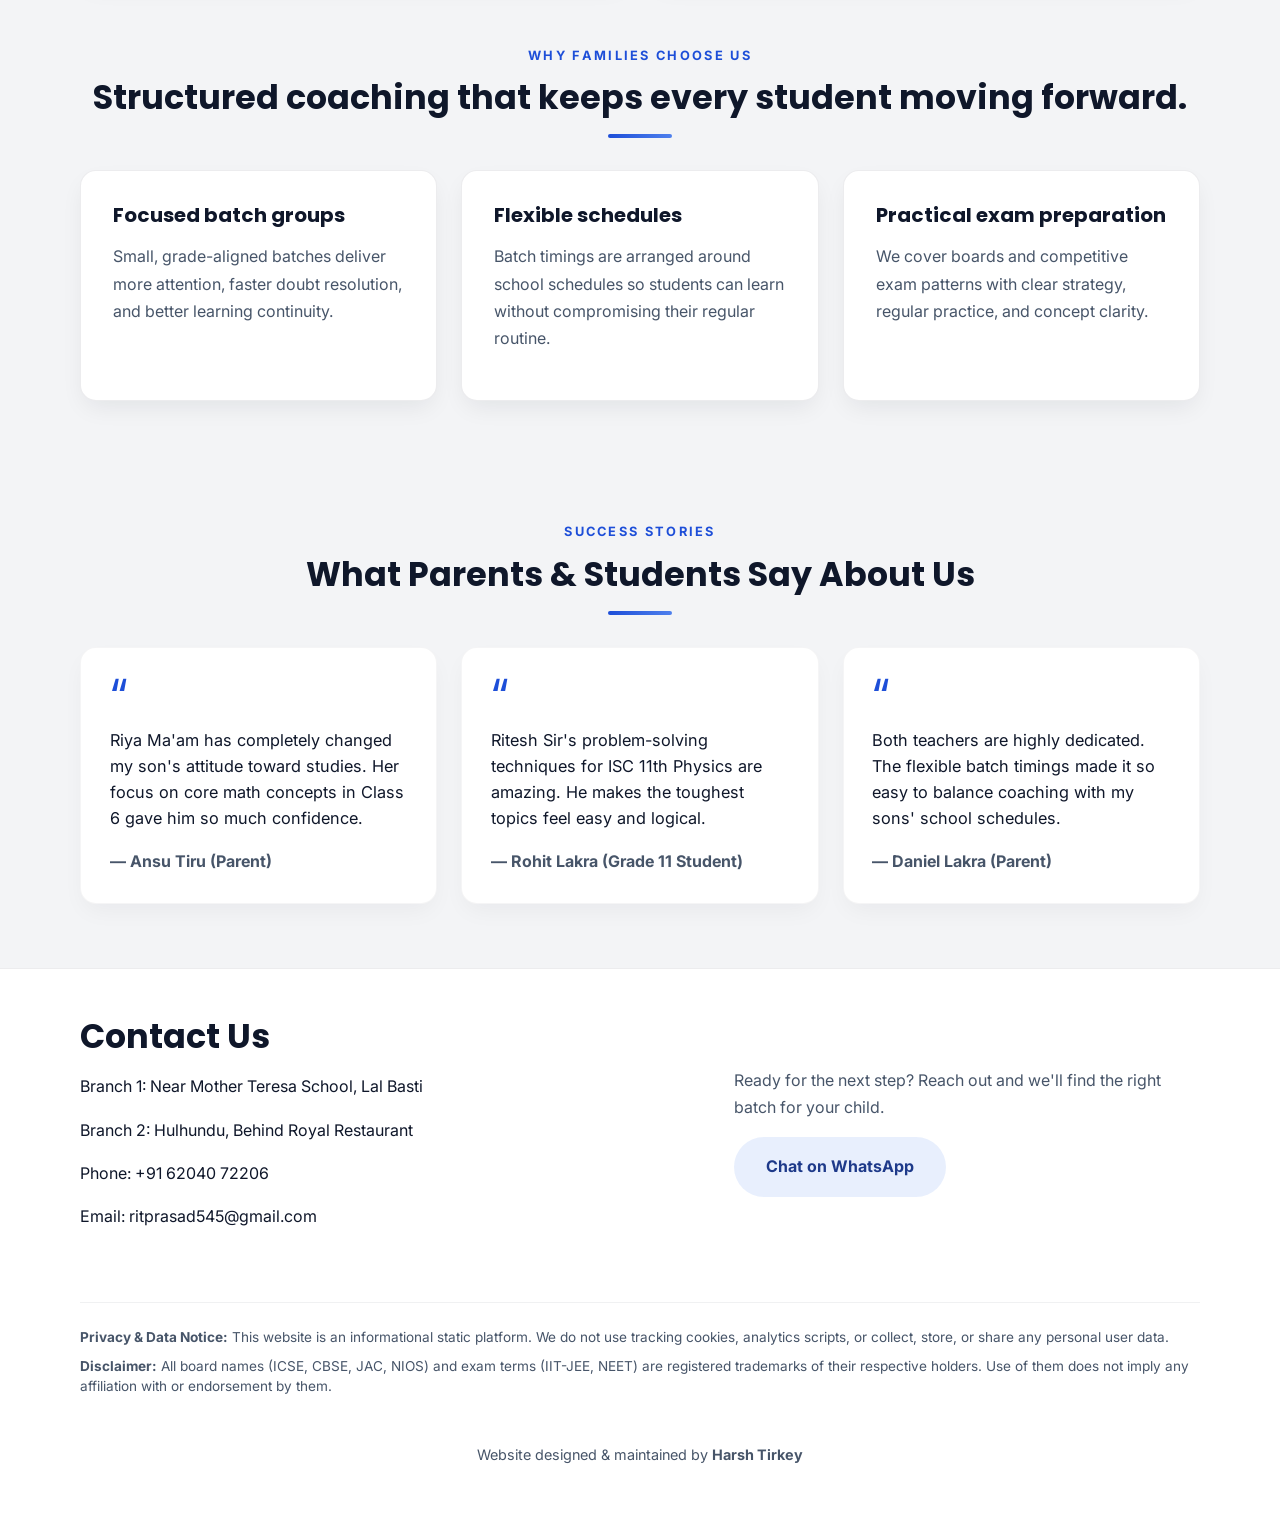
==== commit d8b5031c: "Update index.html" ====
--- a/index.html
+++ b/index.html
@@ -137,7 +137,8 @@
 
     </main>
 
-    <footer class="site-header site-footer" style="padding: 3rem 0 2rem; border-top: 1px solid rgba(15, 23, 42, 0.08); background: var(--surface);">
+    <footer class="site-footer" style="padding: 3rem 0 2rem; border-top: 1px solid rgba(15, 23, 42, 0.08); background: var(--surface);">
+
   <div class="container footer-grid">
     <div>
       <h2>Contact Us</h2>
